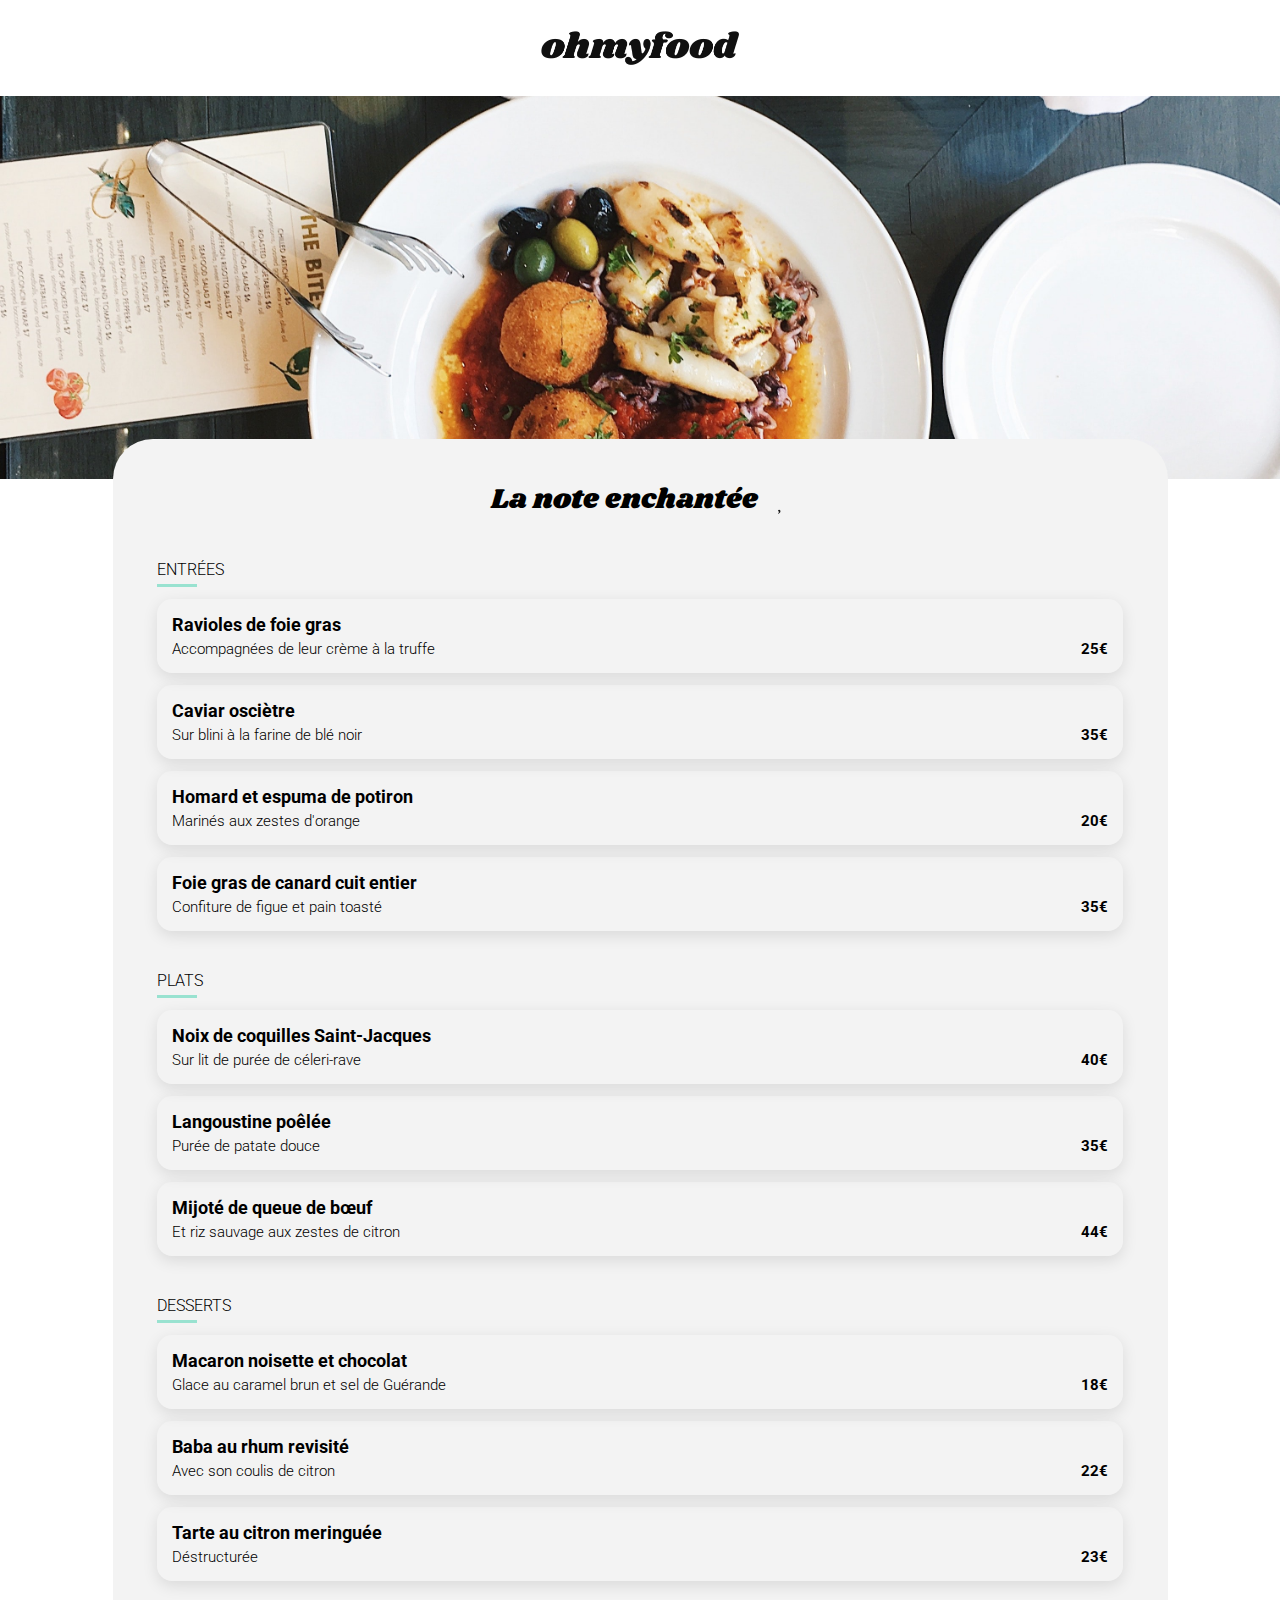
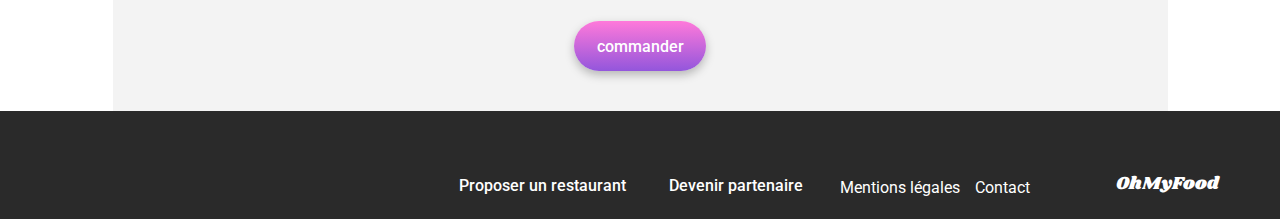
==== La-note-enchantée.html @ c9882ccd "Add files via upload" ====
<!DOCTYPE html>
<html lang="fr">

<head>
    <meta charset="UTF-8">
    <meta name="viewport" content="width=device-width, initial-scale=1.0">
    <title>La note enchantée / OMF</title>
    <link rel="preconnect" href="https://fonts.googleapis.com">
    <link rel="preconnect" href="https://fonts.gstatic.com" crossorigin>
    <link href="https://fonts.googleapis.com/css?family=Roboto&display=swap" rel="stylesheet">
    <link href="https://fonts.googleapis.com/css2?family=Shrikhand&display=swap" rel="stylesheet">
    <link rel="stylesheet" href="https://cdnjs.cloudflare.com/ajax/libs/font-awesome/6.2.1/css/all.min.css"
        integrity="sha512-MV7K8+y+gLIBoVD59lQIYicR65iaqukzvf/nwasF0nqhPay5w/9lJmVM2hMDcnK1OnMGCdVK+iQrJ7lzPJQd1w=="
        crossorigin="anonymous" referrerpolicy="no-referrer" />
    <link rel="stylesheet" href="./CSS/style.css">
</head>

<body>
    <header class="header">
        <section class="header__logo-container">
            <a href="index.html"><div class="header__arrow-box"><span class="header__arrow--rotated"><i class="fa-solid fa-arrow-right"></i></span></div></a>
            <h1 class="header__logo--text">ohmyfood</h1>
            <img class="header__logo--png" src="./images/logo/ohmyfood.png" alt="logo">
        </section>
        <section class="header-restaurant">
            <img class="header-restaurant__illustration" src="./images/restaurants/stil-u2Lp8tXIcjw-unsplash.jpg" alt="illustration">
        </section>
    </header>
    <main class="main-restaurant">
        <section class="fake-menu-radius"></section>
        <section class="restaurant">
            <span class="restaurant__title">La note enchantée</span>
            <input type="checkbox" id="like" class="restaurant__like"/>
        </section>
        <section class="menu">
            <h3 class="menu__type">ENTRÉES</h3>
            <div class="menu__underlining"></div>
            <div class="menu__option">
                <input type="checkbox" id="option1" class="menu__option-checkbox">
                <label for="option1" class="menu__option-card">
                    <span class="menu__option-item">
                        <h4 class="menu__option-title">Ravioles de foie gras</h4>
                        <p class="menu__option-description">Accompagnées de leur crème à la truffe</p>
                    </span>
                    <span class="menu__option-price">25€</span>
                </label>
                <div class="menu__option-confirmation">
                    <div class="menu__option-confirmation-dot"><i class="fa-solid fa-check"></i></div>
                </div>
            </div>
            <div class="menu__option">
                <input type="checkbox" id="option2" class="menu__option-checkbox">
                <label for="option2" class="menu__option-card">
                    <span class="menu__option-item">
                        <h4 class="menu__option-title">Caviar osciètre</h4>
                        <p class="menu__option-description">Sur blini à la farine de blé noir</p>
                    </span>
                    <span class="menu__option-price">35€</span>
                </label>
                <div class="menu__option-confirmation">
                    <div class="menu__option-confirmation-dot"><i class="fa-solid fa-check"></i></div>
                </div>
            </div>
            <div class="menu__option">
                <input type="checkbox" id="option3" class="menu__option-checkbox">
                <label for="option3" class="menu__option-card">
                    <span class="menu__option-item">
                        <h4 class="menu__option-title">Homard et espuma de potiron</h4>
                        <p class="menu__option-description">Marinés aux zestes d'orange</p>
                    </span>
                    <span class="menu__option-price">20€</span>
                </label>
                <div class="menu__option-confirmation">
                    <div class="menu__option-confirmation-dot"><i class="fa-solid fa-check"></i></div>
                </div>
            </div>
            <div class="menu__option">
                <input type="checkbox" id="option4" class="menu__option-checkbox">
                <label for="option4" class="menu__option-card">
                    <span class="menu__option-item">
                        <h4 class="menu__option-title">Foie gras de canard cuit entier</h4>
                        <p class="menu__option-description">Confiture de figue et pain toasté</p>
                    </span>
                    <span class="menu__option-price">35€</span>
                </label>
                <div class="menu__option-confirmation">
                    <div class="menu__option-confirmation-dot"><i class="fa-solid fa-check"></i></div>
                </div>
            </div>
        </section>
        <section class="menu">
            <h3 class="menu__type">PLATS</h3>
            <div class="menu__underlining"></div>
            <div class="menu__option">
                <input type="checkbox" id="option5" class="menu__option-checkbox">
                <label for="option5" class="menu__option-card">
                    <span class="menu__option-item">
                        <h4 class="menu__option-title">Noix de coquilles Saint-Jacques</h4>
                        <p class="menu__option-description">Sur lit de purée de céleri-rave</p>
                    </span>
                    <span class="menu__option-price">40€</span>
                </label>
                <div class="menu__option-confirmation">
                    <div class="menu__option-confirmation-dot"><i class="fa-solid fa-check"></i></div>
                </div>
            </div>
            <div class="menu__option">
                <input type="checkbox" id="option6" class="menu__option-checkbox">
                <label for="option6" class="menu__option-card">
                    <span class="menu__option-item">
                        <h4 class="menu__option-title">Langoustine poêlée</h4>
                        <p class="menu__option-description">Purée de patate douce</p>
                    </span>
                    <span class="menu__option-price">35€</span>
                </label>
                <div class="menu__option-confirmation">
                    <div class="menu__option-confirmation-dot"><i class="fa-solid fa-check"></i></div>
                </div>
            </div>
            <div class="menu__option">
                <input type="checkbox" id="option7" class="menu__option-checkbox">
                <label for="option7" class="menu__option-card">
                    <span class="menu__option-item">
                        <h4 class="menu__option-title">Mijoté de queue de bœuf</h4>
                        <p class="menu__option-description">Et riz sauvage aux zestes de citron</p>
                    </span>
                    <span class="menu__option-price">44€</span>
                </label>
                <div class="menu__option-confirmation">
                    <div class="menu__option-confirmation-dot"><i class="fa-solid fa-check"></i></div>
                </div>
            </div>
        </section>
        <section class="menu">
            <h3 class="menu__type">DESSERTS</h3>
            <div class="menu__underlining"></div>
            <div class="menu__option">
                <input type="checkbox" id="option8" class="menu__option-checkbox">
                <label for="option8" class="menu__option-card">
                    <span class="menu__option-item">
                        <h4 class="menu__option-title">Macaron noisette et chocolat</h4>
                        <p class="menu__option-description">Glace au caramel brun et sel de Guérande</p>
                    </span>
                    <span class="menu__option-price">18€</span>
                </label>
                <div class="menu__option-confirmation">
                    <div class="menu__option-confirmation-dot"><i class="fa-solid fa-check"></i></div>
                </div>
            </div>
            <div class="menu__option">
                <input type="checkbox" id="option9" class="menu__option-checkbox">
                <label for="option9" class="menu__option-card">
                    <span class="menu__option-item">
                        <h4 class="menu__option-title">Baba au rhum revisité</h4>
                        <p class="menu__option-description">Avec son coulis de citron</p>
                    </span>
                    <span class="menu__option-price">22€</span>
                </label>
                <div class="menu__option-confirmation">
                    <div class="menu__option-confirmation-dot"><i class="fa-solid fa-check"></i></div>
                </div>
            </div>
            <div class="menu__option">
                <input type="checkbox" id="option10" class="menu__option-checkbox">
                <label for="option10" class="menu__option-card">
                    <span class="menu__option-item">
                        <h4 class="menu__option-title">Tarte au citron meringuée</h4>
                        <p class="menu__option-description">Déstructurée</p>
                    </span>
                    <span class="menu__option-price">23€</span>
                </label>
                <div class="menu__option-confirmation">
                    <div class="menu__option-confirmation-dot"><i class="fa-solid fa-check"></i></div>
                </div>
            </div>
        </section>
        <section class="restaurant"><button class="restaurant__button">commander</button></section>
    </main>
    <footer class="footer">
        <a href=#><h3 class="footer__logo">OhMyFood</h3></a>
        <section class="footer__set-of-links">
            <ul class="footer__subset-of-links">
                <li><a href=#>
                    <div class="footer__icon-box"><span class="footer__icon--standard"><i class="fa-solid fa-utensils"></i></span></div>
                    <span class="footer__text--bold">Proposer un restaurant</span>
                </a></li>
                <li><a href=#>
                    <div class="footer__icon-box"><span class="footer__icon--rotated"><i class="fa-solid fa-handshake"></i></span></div>
                    <span class="footer__text--bold">Devenir partenaire</span>
                </a></li>
            </ul>
            <ul class="footer__subset-of-links">
                <li><a href=# class="footer__text--standard">Mentions légales</a></li>
                <li><a href="mailto:example@domain.com" class="footer__text--standard">Contact</a></li>
            </ul>
        </section>
    </footer>
</body>
</html>
---- CSS/style.css ----
.header {
  max-width: 100%;
  width: 100%;
  display: flex;
  flex-direction: column;
  box-sizing: border-box;
}
.header__logo-container {
  display: flex;
  flex-direction: row;
  justify-content: center;
  align-items: center;
}
@media (min-width: 800px) {
  .header__logo-container {
    height: min(7.875vw, 96px);
  }
}
@media (min-width: 1024px) {
  .header__logo-container {
    box-shadow: none;
  }
}
.header__arrow-box {
  width: 30px;
  height: 30px;
  position: absolute;
  left: 17px;
  top: 17px;
}
@media (min-width: 800px) {
  .header__arrow-box {
    top: 2.125vw;
  }
}
@media (min-width: 1024px) {
  .header__arrow-box {
    top: min(2.470703125vw, 37px);
  }
}
.header__arrow--rotated {
  font-family: "Roboto", sans-serif;
  font-size: 20px;
  font-weight: 500;
  color: black;
  margin: 0;
  margin-left: 7px;
}
.header__arrow--rotated i {
  transform: rotate(180deg);
}
.header__logo--text {
  font-family: "Shrikhand", italic;
  font-size: 30px;
  font-weight: 400;
  color: black;
  margin: 0;
  margin-top: 11px;
  margin-bottom: 8px;
}
@media (min-width: 900px) {
  .header__logo--text {
    font-family: "Shrikhand", italic;
    font-size: 32px;
    font-weight: 400;
    color: black;
    margin: 0;
  }
}
@media (min-width: 1024px) {
  .header__logo--text {
    display: none;
  }
}
.header__logo--png {
  display: none;
}
@media (min-width: 1024px) {
  .header__logo--png {
    height: 34.2px;
    display: block;
    object-fit: contain;
  }
}
.header__location-container {
  box-shadow: inset 0px 2px 4px 0px rgba(0, 0, 0, 0.15);
  width: 100%;
  background-color: #eaeaea;
}
@media (min-width: 900px) {
  .header__location-container {
    box-shadow: none;
  }
}
.header__location-details {
  font-family: "Roboto", sans-serif;
  font-size: 16px;
  font-weight: 500;
  color: #353535;
  margin: 0;
  display: flex;
  flex-direction: row;
  justify-content: center;
  margin-bottom: 15.5px;
  margin-top: 15.5px;
  gap: 17px;
}
.header__icon-box {
  width: 12px;
  height: 16px;
  font-size: 15px;
  margin-top: 1.5px;
  display: inline-flex;
  align-items: center;
}

.header-restaurant {
  display: flex;
  flex-direction: row;
  justify-content: center;
}
.header-restaurant__illustration {
  width: 100%;
  height: clamp(275px, 73.3333333333vw, 383px);
  object-fit: cover;
}

.footer {
  max-width: 100%;
  width: 100%;
  display: flex;
  flex-direction: column;
  box-sizing: border-box;
  padding: 22px max(25px, 6.6666666667vw);
  background-color: rgb(42, 42, 42);
  gap: 16px;
}
@media (min-width: 1024px) {
  .footer {
    padding: 22px 25px;
    flex-direction: row-reverse;
    padding-top: 60px;
  }
}
@media (min-width: 1440px) {
  .footer {
    padding-right: 1.736vw;
  }
}
.footer__logo {
  font-family: "Shrikhand", italic;
  font-size: 18px;
  font-weight: 400;
  color: #FFFFFF;
  margin: 0;
}
@media (min-width: 1024px) {
  .footer__logo {
    margin-right: 36.48px;
  }
}
@media (min-width: 1440px) {
  .footer__logo {
    margin-right: 2.53vw;
  }
}
.footer__set-of-links {
  display: flex;
  flex-direction: column;
  padding: 0px;
  gap: 7px;
}
@media (min-width: 1024px) {
  .footer__set-of-links {
    flex-direction: row;
    margin-right: 40px;
  }
}
.footer__subset-of-links {
  display: flex;
  flex-direction: column;
  gap: 7px;
}
@media (min-width: 1024px) {
  .footer__subset-of-links {
    flex-direction: row;
    margin-right: 30px;
    gap: 15px;
    align-items: flex-end;
  }
}
.footer__icon-box {
  width: 14px;
  height: 13px;
  display: inline-flex;
  align-items: center;
  justify-content: center;
  margin-right: 9.11px;
  overflow: hidden;
}
.footer__icon--standard {
  font-family: "Roboto", sans-serif;
  font-size: 13px;
  font-weight: 500;
  color: #FFFFFF;
  margin: 0;
}
.footer__icon--rotated {
  font-family: "Roboto", sans-serif;
  font-size: 12px;
  font-weight: 500;
  color: #FFFFFF;
  margin: 0;
}
.footer__icon--rotated i {
  transform: rotate(-45deg);
}
.footer__text--standard {
  font-family: "Roboto", sans-serif;
  font-size: 16px;
  font-weight: 400;
  color: #FFFFFF;
  margin: 0;
}
@media (min-width: 1024px) {
  .footer__text--standard {
    padding: 0px;
  }
}
.footer__text--bold {
  font-family: "Roboto", sans-serif;
  font-size: 16px;
  font-weight: 500;
  color: #FFFFFF;
  margin: 0;
}
@media (min-width: 1024px) {
  .footer__text--bold {
    padding: 0px;
  }
}

html {
  font-size: 16px;
  scroll-behavior: smooth;
  background-color: #FFFFFF;
}

body {
  width: 100%;
  display: flex;
  flex-direction: column;
  align-items: center;
  box-sizing: border-box;
  margin: 0;
}

a, h2, ul, button, input {
  all: unset;
}

a {
  cursor: pointer;
}

h1, h2, h3, h4, h5, h6, p, span, a, li, ul, ol {
  margin: 0;
}

ul {
  list-style: none;
}

.main-home {
  max-width: 100%;
  width: 100%;
  display: flex;
  flex-direction: column;
  box-sizing: border-box;
  align-items: center;
}

.introduction {
  width: 100%;
  display: flex;
  flex-direction: column;
  align-items: center;
  text-align: center;
  box-shadow: inset 0px 4px 4px 0px rgba(0, 0, 0, 0.25);
  background-color: #F3F3F3;
}
@media (min-width: 900px) {
  .introduction {
    box-shadow: none;
  }
}
.introduction__title {
  font-family: "Roboto", sans-serif;
  font-size: 24px;
  font-weight: 700;
  color: black;
  margin: 0;
  margin: 25px 8vw 20px;
}
@media (min-width: 700px) {
  .introduction__title {
    font-size: 28px;
  }
}
@media (min-width: 800px) {
  .introduction__title {
    font-size: 34px;
  }
}
@media (min-width: 900px) {
  .introduction__title {
    font-size: 40px;
  }
}
.introduction__paragraphe {
  font-family: "Roboto", sans-serif;
  font-size: 18px;
  font-weight: 300;
  color: #353535;
  margin: 0;
  margin: 0px 8vw;
}
.introduction__button {
  font-family: "Roboto", sans-serif;
  font-size: 16px;
  font-weight: 500;
  color: #FFFFFF;
  margin: 0;
  background: linear-gradient(180deg, #FF79DA, #9356DC);
  box-shadow: 0px 4px 10px 0px rgba(0, 0, 0, 0.25);
  transition: background-color 0.3s;
  padding: 15.5px 22.44px;
  border-radius: 25px;
  cursor: pointer;
  margin: 20px 8vw 25px;
}
.introduction__button:hover {
  filter: brightness(1.1);
}

.fonctionnement {
  width: 90.9333333333vw;
  max-width: 1080px;
  display: flex;
  flex-direction: column;
}
.fonctionnement__title {
  font-family: "Roboto", sans-serif;
  font-size: 24px;
  font-weight: 700;
  color: black;
  margin: 0;
  margin-top: 50px;
  margin-bottom: 25px;
  margin-left: 3px;
}
.fonctionnement__set-of-cards {
  width: 100%;
  max-width: 1053px;
  display: flex;
  flex-direction: column;
}
@media (min-width: 1160px) {
  .fonctionnement__set-of-cards {
    flex-direction: row;
    margin-bottom: 50px;
    gap: 24px;
  }
}
.fonctionnement__card-slot {
  width: 100%;
  height: 72.38px;
  display: flex;
  flex-direction: row;
  justify-content: center;
  margin-bottom: 50px;
}
@media (min-width: 1160px) {
  .fonctionnement__card-slot {
    margin: 0px;
    max-width: min(45.3703703704vw, 490px);
  }
}
.fonctionnement__card {
  width: 322.49px;
  height: 72.38px;
  display: flex;
  flex-direction: row;
  text-align: center;
  border-radius: 20px;
  margin-left: 12px;
  box-shadow: 0px 4px 15px 0px rgba(0, 0, 0, 0.15);
  background-color: #F3F3F3;
}
.fonctionnement__card-dot {
  width: 24px;
  height: 24px;
  border-radius: 12px;
  margin-left: -12px;
  margin-top: 23px;
  background-color: #9356DC;
}
.fonctionnement__card-number {
  font-family: "Roboto", sans-serif;
  font-size: 14.18px;
  font-weight: 500;
  color: #FFFFFF;
  margin: 0;
  margin-left: -16.4px;
  margin-top: 26.5px;
}
.fonctionnement__card-icon--gray-phone {
  transform: scale(0.932, 1.25);
  margin-left: 33px;
  margin-top: 31px;
  color: #7E7E7E;
}
.fonctionnement__card-icon--gray-list {
  margin-left: 33px;
  margin-top: 28.4px;
  color: #7E7E7E;
}
.fonctionnement__card-icon--purple-store {
  transform: scale(1.0015, 1.125);
  margin-left: 33px;
  margin-top: 29.5px;
  color: #9356DC;
}
.fonctionnement__card-text {
  font-family: "Roboto", sans-serif;
  font-size: 16px;
  font-weight: 500;
  color: black;
  margin: 0;
  margin-left: 20px;
  margin-top: 27px;
}

.nouveau-label {
  font-family: "Roboto", sans-serif;
  font-size: 14px;
  font-weight: 500;
  color: #008766;
  margin: 0;
  position: absolute;
  top: 18px;
  right: 24px;
  background-color: #99E2D0;
  padding: 6px 12.44px;
  z-index: 1;
}

.restaurants {
  width: 100%;
  display: flex;
  flex-direction: column;
  align-items: center;
  padding: 60px 0px;
  background-color: #F3F3F3;
}
@media (min-width: 700px) {
  .restaurants {
    padding: 30px 0px;
  }
}
.restaurants__title {
  font-family: "Roboto", sans-serif;
  font-size: 24px;
  font-weight: 700;
  color: black;
  margin: 0;
  width: 90.9333333333vw;
  max-width: 1074px;
  margin: 0px 3px 10px;
}
.restaurants__subset-of-cards {
  width: 90.9333333333vw;
  max-width: 1080px;
  display: flex;
  flex-direction: column;
  align-items: center;
}
@media (min-width: 700px) {
  .restaurants__subset-of-cards {
    flex-direction: row;
    justify-content: space-between;
    margin-top: 28px;
    gap: min(6.9444444444vw, 100px);
  }
}
.restaurants__card {
  width: 100%;
  height: 251px;
  display: flex;
  flex-direction: column;
  margin-top: 18px;
  border-radius: 15px;
  background-color: #FFFFFF;
  position: relative;
}
@media (min-width: 700px) {
  .restaurants__card {
    margin: 0px;
    max-width: min(45.3703703704vw, 490px);
  }
}
.restaurants__card-illustration {
  height: 69.15%;
  border-radius: 15px 15px 0 0;
  object-fit: cover;
}
.restaurants__card-content {
  display: flex;
  flex-direction: row;
  justify-content: space-between;
  margin: 15px 22px 0px 18.74px;
}
.restaurants__card-text {
  display: flex;
  flex-direction: column;
  gap: 3.6px;
}
.restaurants__card-restaurant {
  font-family: "Roboto", sans-serif;
  font-size: 18px;
  font-weight: 700;
  color: black;
  margin: 0;
}
.restaurants__card-illustrated {
  font-family: "Roboto", sans-serif;
  font-size: 17px;
  font-weight: 300;
  color: black;
  margin: 0;
}
.restaurants__like {
  width: 22px;
  transition: all 0.3s;
  cursor: pointer;
  font-size: 22px;
  position: relative;
  margin-top: 22px;
}
.restaurants__like::before {
  content: "\f004";
  font-family: "Font Awesome 6 Free", sans-serif;
  background-image: linear-gradient(#101010, #101010);
  background-clip: text;
  -webkit-background-clip: text;
  color: transparent;
  transition: all 0.1s;
  display: inline-block;
}
.restaurants__like:checked::before {
  background-image: linear-gradient(0deg, #FF79DA, #9356DC);
  font-weight: 900;
}

.main-restaurant {
  max-width: 1055px;
  width: 100%;
  display: flex;
  flex-direction: column;
  box-sizing: border-box;
  margin-top: -40px;
  border-top-left-radius: 40px;
  border-top-right-radius: 40px;
  background-color: #F3F3F3;
  padding: 0px min(403px, 3.4666666667vw);
  gap: 40px;
}

.restaurant {
  display: flex;
  flex-direction: row;
  justify-content: space-between;
  align-self: center;
}
.restaurant__title {
  font-family: "Shrikhand", italic;
  font-size: 28px;
  font-weight: 400;
  color: black;
  margin: 0;
  margin-left: 10px;
  margin-right: 10px;
}
.restaurant__like {
  width: 22px;
  transition: all 0.3s;
  cursor: pointer;
  font-size: 22px;
  position: relative;
  margin-left: 10px;
  margin-top: 10px;
}
.restaurant__like::before {
  content: "\f004";
  font-family: "Font Awesome 6 Free", sans-serif;
  background-image: linear-gradient(#101010, #101010);
  background-clip: text;
  -webkit-background-clip: text;
  color: transparent;
  transition: all 0.1s;
  display: inline-block;
}
.restaurant__like:checked::before {
  background-image: linear-gradient(0deg, #FF79DA, #9356DC);
  font-weight: 900;
}
.restaurant__button {
  font-family: "Roboto", sans-serif;
  font-size: 16px;
  font-weight: 500;
  color: #FFFFFF;
  margin: 0;
  background: linear-gradient(180deg, #FF79DA, #9356DC);
  box-shadow: 0px 4px 10px 0px rgba(0, 0, 0, 0.25);
  transition: background-color 0.3s;
  padding: 15.5px 22.44px;
  border-radius: 25px;
  cursor: pointer;
  margin-bottom: 40px;
}
.restaurant__button:hover {
  filter: brightness(1.1);
}

.menu {
  width: 100%;
  display: flex;
  flex-direction: column;
}
.menu__type {
  display: flex;
  flex-direction: column;
  font-family: "Roboto", sans-serif;
  font-size: 16px;
  font-weight: 300;
  color: black;
  margin: 0;
}
.menu__underlining {
  width: 40px;
  height: 3px;
  margin-top: 5px;
  background-color: #99E2D0;
}
.menu__option {
  position: relative;
  display: flex;
  border-radius: 15.04px;
  margin-top: 12px;
  box-shadow: 0px 4.01px 15.04px 0px rgba(0, 0, 0, 0.1);
  overflow: hidden;
  transition: all 0.25s ease-out;
}
.menu__option-checkbox {
  display: none;
}
.menu__option-card {
  width: 100%;
  display: flex;
  flex-direction: row;
  justify-content: space-between;
  padding: 15px;
  cursor: pointer;
}
.menu__option-card:checked::before {
  width: calc(100% - 59px);
}
.menu__option-item {
  display: flex;
  flex-direction: column;
  gap: 5px;
}
.menu__option-title {
  font-family: "Roboto", sans-serif;
  font-size: 18px;
  font-weight: 500;
  color: black;
  margin: 0;
  font-weight: bold;
}
.menu__option-description {
  font-family: "Roboto", sans-serif;
  font-size: 15.02px;
  font-weight: 300;
  color: black;
  margin: 0;
}
.menu__option-price {
  font-family: "Roboto", sans-serif;
  font-size: 15.02px;
  font-weight: 700;
  color: black;
  margin: 0;
  align-self: flex-end;
}
.menu__option-confirmation {
  display: flex;
  justify-content: center;
  align-items: center;
  position: absolute;
  right: 0;
  width: 59px;
  height: 100%;
  background-color: #99E2D0;
  transform: translateX(100%);
  transition: transform 0.25s ease;
}
.menu__option-checkbox:checked + .menu__option-card + .menu__option-confirmation {
  transform: translateX(0);
}
.menu__option-confirmation-dot {
  width: 20px;
  height: 20px;
  border-radius: 10px;
  background-color: #FFFFFF;
}
.menu__option-confirmation-dot i {
  margin-top: 3.5px;
  margin-left: 2.5px;
  font-size: 14.2px;
  color: #99E2D0;
}

/*# sourceMappingURL=style.css.map */
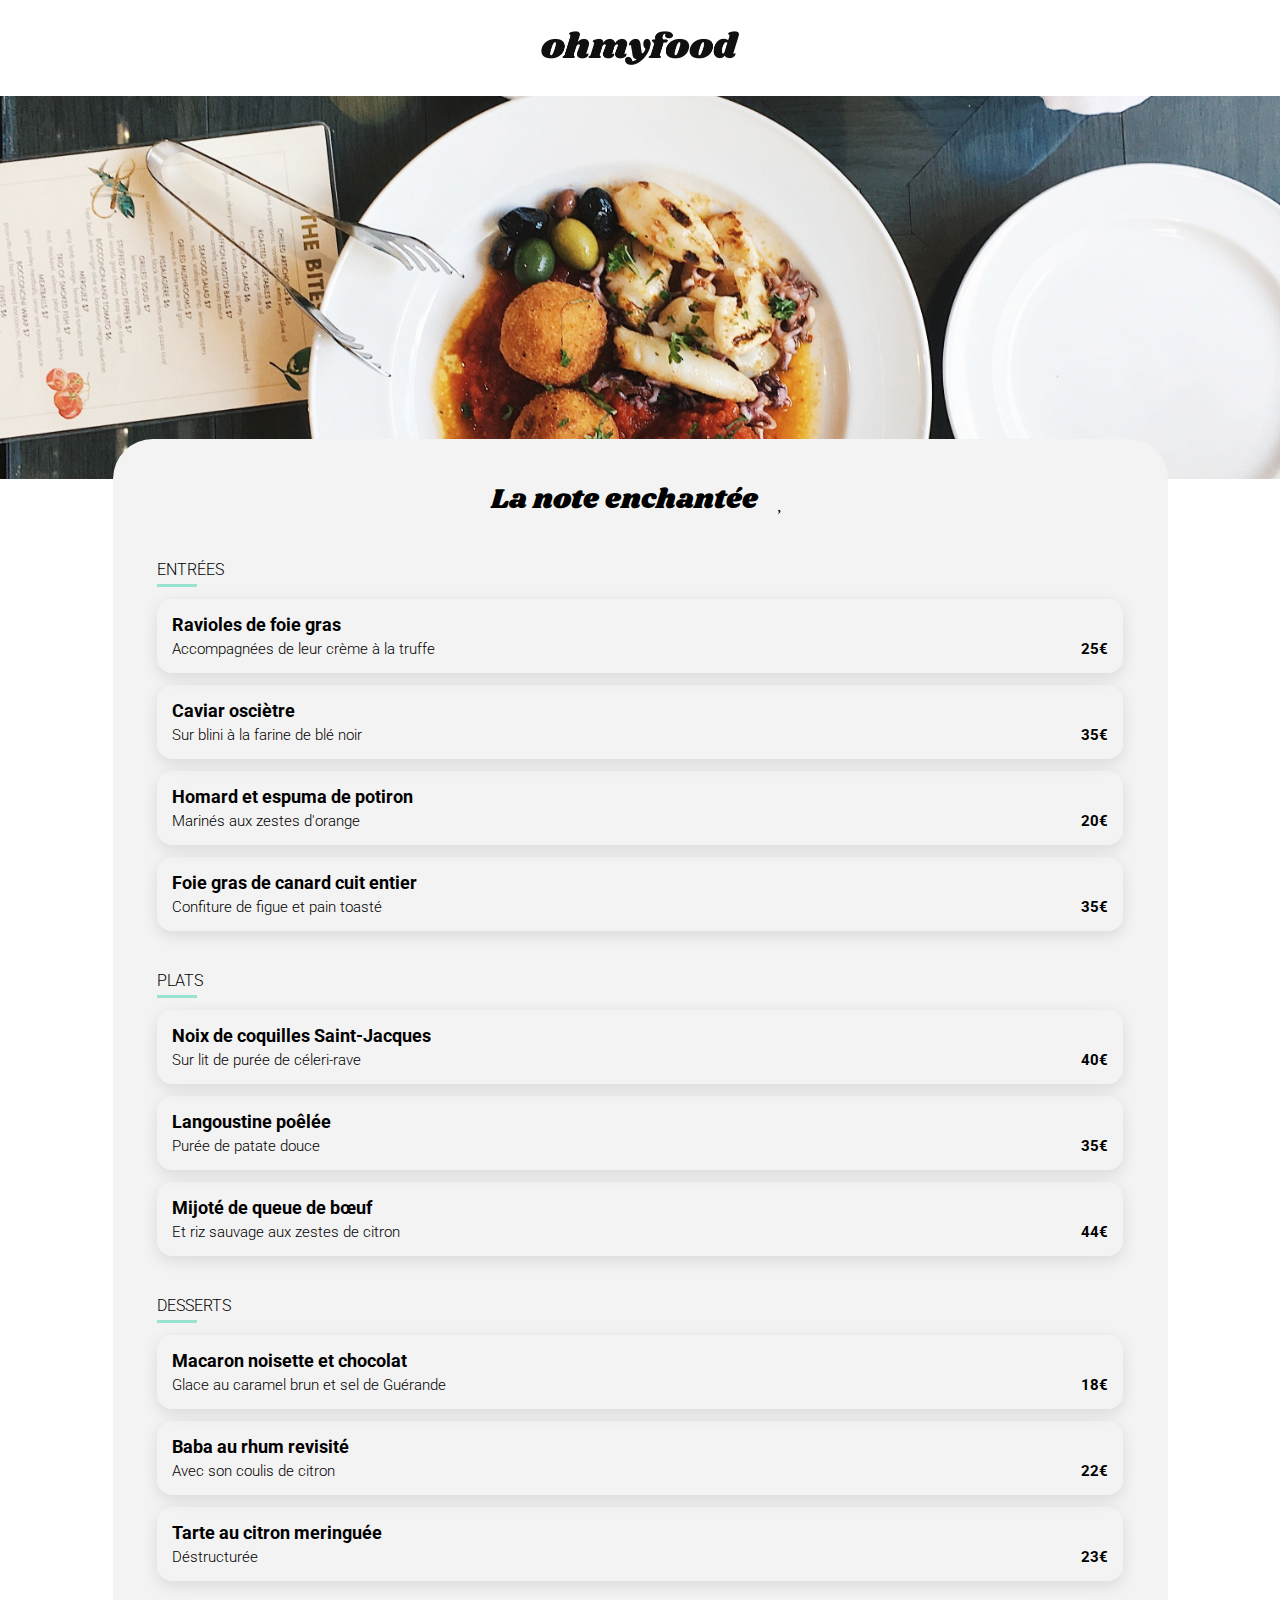
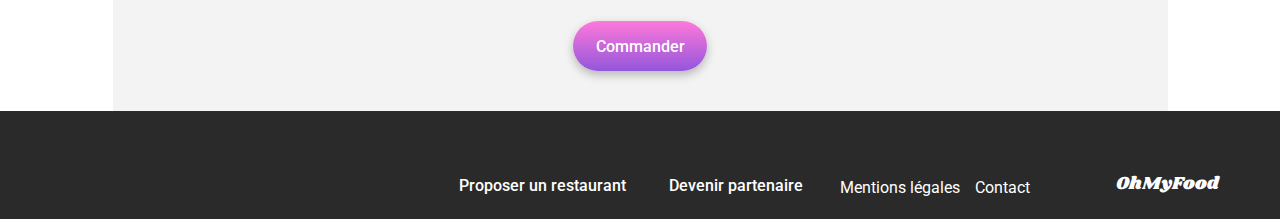
==== commit 58043582: "bouton Commander avec majuscule" ====
--- a/La-note-enchantée.html
+++ b/La-note-enchantée.html
@@ -174,7 +174,7 @@
                 </div>
             </div>
         </section>
-        <section class="restaurant"><button class="restaurant__button">commander</button></section>
+        <section class="restaurant"><button class="restaurant__button">Commander</button></section>
     </main>
     <footer class="footer">
         <a href=#><h3 class="footer__logo">OhMyFood</h3></a>
--- a/CSS/style.css
+++ b/CSS/style.css
@@ -1,734 +1,746 @@
-.header {
-  max-width: 100%;
-  width: 100%;
-  display: flex;
-  flex-direction: column;
-  box-sizing: border-box;
-}
-.header__logo-container {
-  display: flex;
-  flex-direction: row;
-  justify-content: center;
-  align-items: center;
-}
-@media (min-width: 800px) {
-  .header__logo-container {
-    height: min(7.875vw, 96px);
-  }
-}
-@media (min-width: 1024px) {
-  .header__logo-container {
-    box-shadow: none;
-  }
-}
-.header__arrow-box {
-  width: 30px;
-  height: 30px;
-  position: absolute;
-  left: 17px;
-  top: 17px;
-}
-@media (min-width: 800px) {
-  .header__arrow-box {
-    top: 2.125vw;
-  }
-}
-@media (min-width: 1024px) {
-  .header__arrow-box {
-    top: min(2.470703125vw, 37px);
-  }
-}
-.header__arrow--rotated {
-  font-family: "Roboto", sans-serif;
-  font-size: 20px;
-  font-weight: 500;
-  color: black;
-  margin: 0;
-  margin-left: 7px;
-}
-.header__arrow--rotated i {
-  transform: rotate(180deg);
-}
-.header__logo--text {
-  font-family: "Shrikhand", italic;
-  font-size: 30px;
-  font-weight: 400;
-  color: black;
-  margin: 0;
-  margin-top: 11px;
-  margin-bottom: 8px;
-}
-@media (min-width: 900px) {
-  .header__logo--text {
-    font-family: "Shrikhand", italic;
-    font-size: 32px;
-    font-weight: 400;
-    color: black;
-    margin: 0;
-  }
-}
-@media (min-width: 1024px) {
-  .header__logo--text {
-    display: none;
-  }
-}
-.header__logo--png {
-  display: none;
-}
-@media (min-width: 1024px) {
-  .header__logo--png {
-    height: 34.2px;
-    display: block;
-    object-fit: contain;
-  }
-}
-.header__location-container {
-  box-shadow: inset 0px 2px 4px 0px rgba(0, 0, 0, 0.15);
-  width: 100%;
-  background-color: #eaeaea;
-}
-@media (min-width: 900px) {
-  .header__location-container {
-    box-shadow: none;
-  }
-}
-.header__location-details {
-  font-family: "Roboto", sans-serif;
-  font-size: 16px;
-  font-weight: 500;
-  color: #353535;
-  margin: 0;
-  display: flex;
-  flex-direction: row;
-  justify-content: center;
-  margin-bottom: 15.5px;
-  margin-top: 15.5px;
-  gap: 17px;
-}
-.header__icon-box {
-  width: 12px;
-  height: 16px;
-  font-size: 15px;
-  margin-top: 1.5px;
-  display: inline-flex;
-  align-items: center;
-}
-
-.header-restaurant {
-  display: flex;
-  flex-direction: row;
-  justify-content: center;
-}
-.header-restaurant__illustration {
-  width: 100%;
-  height: clamp(275px, 73.3333333333vw, 383px);
-  object-fit: cover;
-}
-
-.footer {
-  max-width: 100%;
-  width: 100%;
-  display: flex;
-  flex-direction: column;
-  box-sizing: border-box;
-  padding: 22px max(25px, 6.6666666667vw);
-  background-color: rgb(42, 42, 42);
-  gap: 16px;
-}
-@media (min-width: 1024px) {
-  .footer {
-    padding: 22px 25px;
-    flex-direction: row-reverse;
-    padding-top: 60px;
-  }
-}
-@media (min-width: 1440px) {
-  .footer {
-    padding-right: 1.736vw;
-  }
-}
-.footer__logo {
-  font-family: "Shrikhand", italic;
-  font-size: 18px;
-  font-weight: 400;
-  color: #FFFFFF;
-  margin: 0;
-}
-@media (min-width: 1024px) {
-  .footer__logo {
-    margin-right: 36.48px;
-  }
-}
-@media (min-width: 1440px) {
-  .footer__logo {
-    margin-right: 2.53vw;
-  }
-}
-.footer__set-of-links {
-  display: flex;
-  flex-direction: column;
-  padding: 0px;
-  gap: 7px;
-}
-@media (min-width: 1024px) {
-  .footer__set-of-links {
-    flex-direction: row;
-    margin-right: 40px;
-  }
-}
-.footer__subset-of-links {
-  display: flex;
-  flex-direction: column;
-  gap: 7px;
-}
-@media (min-width: 1024px) {
-  .footer__subset-of-links {
-    flex-direction: row;
-    margin-right: 30px;
-    gap: 15px;
-    align-items: flex-end;
-  }
-}
-.footer__icon-box {
-  width: 14px;
-  height: 13px;
-  display: inline-flex;
-  align-items: center;
-  justify-content: center;
-  margin-right: 9.11px;
-  overflow: hidden;
-}
-.footer__icon--standard {
-  font-family: "Roboto", sans-serif;
-  font-size: 13px;
-  font-weight: 500;
-  color: #FFFFFF;
-  margin: 0;
-}
-.footer__icon--rotated {
-  font-family: "Roboto", sans-serif;
-  font-size: 12px;
-  font-weight: 500;
-  color: #FFFFFF;
-  margin: 0;
-}
-.footer__icon--rotated i {
-  transform: rotate(-45deg);
-}
-.footer__text--standard {
-  font-family: "Roboto", sans-serif;
-  font-size: 16px;
-  font-weight: 400;
-  color: #FFFFFF;
-  margin: 0;
-}
-@media (min-width: 1024px) {
-  .footer__text--standard {
-    padding: 0px;
-  }
-}
-.footer__text--bold {
-  font-family: "Roboto", sans-serif;
-  font-size: 16px;
-  font-weight: 500;
-  color: #FFFFFF;
-  margin: 0;
-}
-@media (min-width: 1024px) {
-  .footer__text--bold {
-    padding: 0px;
-  }
-}
-
-html {
-  font-size: 16px;
-  scroll-behavior: smooth;
-  background-color: #FFFFFF;
-}
-
-body {
-  width: 100%;
-  display: flex;
-  flex-direction: column;
-  align-items: center;
-  box-sizing: border-box;
-  margin: 0;
-}
-
-a, h2, ul, button, input {
-  all: unset;
-}
-
-a {
-  cursor: pointer;
-}
-
-h1, h2, h3, h4, h5, h6, p, span, a, li, ul, ol {
-  margin: 0;
-}
-
-ul {
-  list-style: none;
-}
-
-.main-home {
-  max-width: 100%;
-  width: 100%;
-  display: flex;
-  flex-direction: column;
-  box-sizing: border-box;
-  align-items: center;
-}
-
-.introduction {
-  width: 100%;
-  display: flex;
-  flex-direction: column;
-  align-items: center;
-  text-align: center;
-  box-shadow: inset 0px 4px 4px 0px rgba(0, 0, 0, 0.25);
-  background-color: #F3F3F3;
-}
-@media (min-width: 900px) {
-  .introduction {
-    box-shadow: none;
-  }
-}
-.introduction__title {
-  font-family: "Roboto", sans-serif;
-  font-size: 24px;
-  font-weight: 700;
-  color: black;
-  margin: 0;
-  margin: 25px 8vw 20px;
-}
-@media (min-width: 700px) {
-  .introduction__title {
-    font-size: 28px;
-  }
-}
-@media (min-width: 800px) {
-  .introduction__title {
-    font-size: 34px;
-  }
-}
-@media (min-width: 900px) {
-  .introduction__title {
-    font-size: 40px;
-  }
-}
-.introduction__paragraphe {
-  font-family: "Roboto", sans-serif;
-  font-size: 18px;
-  font-weight: 300;
-  color: #353535;
-  margin: 0;
-  margin: 0px 8vw;
-}
-.introduction__button {
-  font-family: "Roboto", sans-serif;
-  font-size: 16px;
-  font-weight: 500;
-  color: #FFFFFF;
-  margin: 0;
-  background: linear-gradient(180deg, #FF79DA, #9356DC);
-  box-shadow: 0px 4px 10px 0px rgba(0, 0, 0, 0.25);
-  transition: background-color 0.3s;
-  padding: 15.5px 22.44px;
-  border-radius: 25px;
-  cursor: pointer;
-  margin: 20px 8vw 25px;
-}
-.introduction__button:hover {
-  filter: brightness(1.1);
-}
-
-.fonctionnement {
-  width: 90.9333333333vw;
-  max-width: 1080px;
-  display: flex;
-  flex-direction: column;
-}
-.fonctionnement__title {
-  font-family: "Roboto", sans-serif;
-  font-size: 24px;
-  font-weight: 700;
-  color: black;
-  margin: 0;
-  margin-top: 50px;
-  margin-bottom: 25px;
-  margin-left: 3px;
-}
-.fonctionnement__set-of-cards {
-  width: 100%;
-  max-width: 1053px;
-  display: flex;
-  flex-direction: column;
-}
-@media (min-width: 1160px) {
-  .fonctionnement__set-of-cards {
-    flex-direction: row;
-    margin-bottom: 50px;
-    gap: 24px;
-  }
-}
-.fonctionnement__card-slot {
-  width: 100%;
-  height: 72.38px;
-  display: flex;
-  flex-direction: row;
-  justify-content: center;
-  margin-bottom: 50px;
-}
-@media (min-width: 1160px) {
-  .fonctionnement__card-slot {
-    margin: 0px;
-    max-width: min(45.3703703704vw, 490px);
-  }
-}
-.fonctionnement__card {
-  width: 322.49px;
-  height: 72.38px;
-  display: flex;
-  flex-direction: row;
-  text-align: center;
-  border-radius: 20px;
-  margin-left: 12px;
-  box-shadow: 0px 4px 15px 0px rgba(0, 0, 0, 0.15);
-  background-color: #F3F3F3;
-}
-.fonctionnement__card-dot {
-  width: 24px;
-  height: 24px;
-  border-radius: 12px;
-  margin-left: -12px;
-  margin-top: 23px;
-  background-color: #9356DC;
-}
-.fonctionnement__card-number {
-  font-family: "Roboto", sans-serif;
-  font-size: 14.18px;
-  font-weight: 500;
-  color: #FFFFFF;
-  margin: 0;
-  margin-left: -16.4px;
-  margin-top: 26.5px;
-}
-.fonctionnement__card-icon--gray-phone {
-  transform: scale(0.932, 1.25);
-  margin-left: 33px;
-  margin-top: 31px;
-  color: #7E7E7E;
-}
-.fonctionnement__card-icon--gray-list {
-  margin-left: 33px;
-  margin-top: 28.4px;
-  color: #7E7E7E;
-}
-.fonctionnement__card-icon--purple-store {
-  transform: scale(1.0015, 1.125);
-  margin-left: 33px;
-  margin-top: 29.5px;
-  color: #9356DC;
-}
-.fonctionnement__card-text {
-  font-family: "Roboto", sans-serif;
-  font-size: 16px;
-  font-weight: 500;
-  color: black;
-  margin: 0;
-  margin-left: 20px;
-  margin-top: 27px;
-}
-
-.nouveau-label {
-  font-family: "Roboto", sans-serif;
-  font-size: 14px;
-  font-weight: 500;
-  color: #008766;
-  margin: 0;
-  position: absolute;
-  top: 18px;
-  right: 24px;
-  background-color: #99E2D0;
-  padding: 6px 12.44px;
-  z-index: 1;
-}
-
-.restaurants {
-  width: 100%;
-  display: flex;
-  flex-direction: column;
-  align-items: center;
-  padding: 60px 0px;
-  background-color: #F3F3F3;
-}
-@media (min-width: 700px) {
-  .restaurants {
-    padding: 30px 0px;
-  }
-}
-.restaurants__title {
-  font-family: "Roboto", sans-serif;
-  font-size: 24px;
-  font-weight: 700;
-  color: black;
-  margin: 0;
-  width: 90.9333333333vw;
-  max-width: 1074px;
-  margin: 0px 3px 10px;
-}
-.restaurants__subset-of-cards {
-  width: 90.9333333333vw;
-  max-width: 1080px;
-  display: flex;
-  flex-direction: column;
-  align-items: center;
-}
-@media (min-width: 700px) {
-  .restaurants__subset-of-cards {
-    flex-direction: row;
-    justify-content: space-between;
-    margin-top: 28px;
-    gap: min(6.9444444444vw, 100px);
-  }
-}
-.restaurants__card {
-  width: 100%;
-  height: 251px;
-  display: flex;
-  flex-direction: column;
-  margin-top: 18px;
-  border-radius: 15px;
-  background-color: #FFFFFF;
-  position: relative;
-}
-@media (min-width: 700px) {
-  .restaurants__card {
-    margin: 0px;
-    max-width: min(45.3703703704vw, 490px);
-  }
-}
-.restaurants__card-illustration {
-  height: 69.15%;
-  border-radius: 15px 15px 0 0;
-  object-fit: cover;
-}
-.restaurants__card-content {
-  display: flex;
-  flex-direction: row;
-  justify-content: space-between;
-  margin: 15px 22px 0px 18.74px;
-}
-.restaurants__card-text {
-  display: flex;
-  flex-direction: column;
-  gap: 3.6px;
-}
-.restaurants__card-restaurant {
-  font-family: "Roboto", sans-serif;
-  font-size: 18px;
-  font-weight: 700;
-  color: black;
-  margin: 0;
-}
-.restaurants__card-illustrated {
-  font-family: "Roboto", sans-serif;
-  font-size: 17px;
-  font-weight: 300;
-  color: black;
-  margin: 0;
-}
-.restaurants__like {
-  width: 22px;
-  transition: all 0.3s;
-  cursor: pointer;
-  font-size: 22px;
-  position: relative;
-  margin-top: 22px;
-}
-.restaurants__like::before {
-  content: "\f004";
-  font-family: "Font Awesome 6 Free", sans-serif;
-  background-image: linear-gradient(#101010, #101010);
-  background-clip: text;
-  -webkit-background-clip: text;
-  color: transparent;
-  transition: all 0.1s;
-  display: inline-block;
-}
-.restaurants__like:checked::before {
-  background-image: linear-gradient(0deg, #FF79DA, #9356DC);
-  font-weight: 900;
-}
-
-.main-restaurant {
-  max-width: 1055px;
-  width: 100%;
-  display: flex;
-  flex-direction: column;
-  box-sizing: border-box;
-  margin-top: -40px;
-  border-top-left-radius: 40px;
-  border-top-right-radius: 40px;
-  background-color: #F3F3F3;
-  padding: 0px min(403px, 3.4666666667vw);
-  gap: 40px;
-}
-
-.restaurant {
-  display: flex;
-  flex-direction: row;
-  justify-content: space-between;
-  align-self: center;
-}
-.restaurant__title {
-  font-family: "Shrikhand", italic;
-  font-size: 28px;
-  font-weight: 400;
-  color: black;
-  margin: 0;
-  margin-left: 10px;
-  margin-right: 10px;
-}
-.restaurant__like {
-  width: 22px;
-  transition: all 0.3s;
-  cursor: pointer;
-  font-size: 22px;
-  position: relative;
-  margin-left: 10px;
-  margin-top: 10px;
-}
-.restaurant__like::before {
-  content: "\f004";
-  font-family: "Font Awesome 6 Free", sans-serif;
-  background-image: linear-gradient(#101010, #101010);
-  background-clip: text;
-  -webkit-background-clip: text;
-  color: transparent;
-  transition: all 0.1s;
-  display: inline-block;
-}
-.restaurant__like:checked::before {
-  background-image: linear-gradient(0deg, #FF79DA, #9356DC);
-  font-weight: 900;
-}
-.restaurant__button {
-  font-family: "Roboto", sans-serif;
-  font-size: 16px;
-  font-weight: 500;
-  color: #FFFFFF;
-  margin: 0;
-  background: linear-gradient(180deg, #FF79DA, #9356DC);
-  box-shadow: 0px 4px 10px 0px rgba(0, 0, 0, 0.25);
-  transition: background-color 0.3s;
-  padding: 15.5px 22.44px;
-  border-radius: 25px;
-  cursor: pointer;
-  margin-bottom: 40px;
-}
-.restaurant__button:hover {
-  filter: brightness(1.1);
-}
-
-.menu {
-  width: 100%;
-  display: flex;
-  flex-direction: column;
-}
-.menu__type {
-  display: flex;
-  flex-direction: column;
-  font-family: "Roboto", sans-serif;
-  font-size: 16px;
-  font-weight: 300;
-  color: black;
-  margin: 0;
-}
-.menu__underlining {
-  width: 40px;
-  height: 3px;
-  margin-top: 5px;
-  background-color: #99E2D0;
-}
-.menu__option {
-  position: relative;
-  display: flex;
-  border-radius: 15.04px;
-  margin-top: 12px;
-  box-shadow: 0px 4.01px 15.04px 0px rgba(0, 0, 0, 0.1);
-  overflow: hidden;
-  transition: all 0.25s ease-out;
-}
-.menu__option-checkbox {
-  display: none;
-}
-.menu__option-card {
-  width: 100%;
-  display: flex;
-  flex-direction: row;
-  justify-content: space-between;
-  padding: 15px;
-  cursor: pointer;
-}
-.menu__option-card:checked::before {
-  width: calc(100% - 59px);
-}
-.menu__option-item {
-  display: flex;
-  flex-direction: column;
-  gap: 5px;
-}
-.menu__option-title {
-  font-family: "Roboto", sans-serif;
-  font-size: 18px;
-  font-weight: 500;
-  color: black;
-  margin: 0;
-  font-weight: bold;
-}
-.menu__option-description {
-  font-family: "Roboto", sans-serif;
-  font-size: 15.02px;
-  font-weight: 300;
-  color: black;
-  margin: 0;
-}
-.menu__option-price {
-  font-family: "Roboto", sans-serif;
-  font-size: 15.02px;
-  font-weight: 700;
-  color: black;
-  margin: 0;
-  align-self: flex-end;
-}
-.menu__option-confirmation {
-  display: flex;
-  justify-content: center;
-  align-items: center;
-  position: absolute;
-  right: 0;
-  width: 59px;
-  height: 100%;
-  background-color: #99E2D0;
-  transform: translateX(100%);
-  transition: transform 0.25s ease;
-}
-.menu__option-checkbox:checked + .menu__option-card + .menu__option-confirmation {
-  transform: translateX(0);
-}
-.menu__option-confirmation-dot {
-  width: 20px;
-  height: 20px;
-  border-radius: 10px;
-  background-color: #FFFFFF;
-}
-.menu__option-confirmation-dot i {
-  margin-top: 3.5px;
-  margin-left: 2.5px;
-  font-size: 14.2px;
-  color: #99E2D0;
-}
-
-/*# sourceMappingURL=style.css.map */
+.header {
+  max-width: 100%;
+  width: 100%;
+  display: flex;
+  flex-direction: column;
+  box-sizing: border-box;
+}
+.header__logo-container {
+  display: flex;
+  flex-direction: row;
+  justify-content: center;
+  align-items: center;
+}
+@media (min-width: 800px) {
+  .header__logo-container {
+    height: min(7.875vw, 96px);
+  }
+}
+@media (min-width: 1024px) {
+  .header__logo-container {
+    box-shadow: none;
+  }
+}
+.header__arrow-box {
+  width: 30px;
+  height: 30px;
+  position: absolute;
+  left: 17px;
+  top: 17px;
+}
+@media (min-width: 800px) {
+  .header__arrow-box {
+    top: 2.125vw;
+  }
+}
+@media (min-width: 1024px) {
+  .header__arrow-box {
+    top: min(2.470703125vw, 37px);
+  }
+}
+.header__arrow--rotated {
+  font-family: "Roboto", sans-serif;
+  font-size: 20px;
+  font-weight: 500;
+  color: black;
+  margin: 0;
+  margin-left: 7px;
+}
+.header__arrow--rotated i {
+  transform: rotate(180deg);
+}
+.header__logo--text {
+  font-family: "Shrikhand", italic;
+  font-size: 30px;
+  font-weight: 400;
+  color: black;
+  margin: 0;
+  margin-top: 11px;
+  margin-bottom: 8px;
+}
+@media (min-width: 900px) {
+  .header__logo--text {
+    font-family: "Shrikhand", italic;
+    font-size: 32px;
+    font-weight: 400;
+    color: black;
+    margin: 0;
+  }
+}
+@media (min-width: 1024px) {
+  .header__logo--text {
+    display: none;
+  }
+}
+.header__logo--png {
+  display: none;
+}
+@media (min-width: 1024px) {
+  .header__logo--png {
+    height: 34.2px;
+    display: block;
+    object-fit: contain;
+  }
+}
+.header__location-container {
+  box-shadow: inset 0px 2px 4px 0px rgba(0, 0, 0, 0.15);
+  width: 100%;
+  background-color: #eaeaea;
+}
+@media (min-width: 900px) {
+  .header__location-container {
+    box-shadow: none;
+  }
+}
+.header__location-details {
+  font-family: "Roboto", sans-serif;
+  font-size: 16px;
+  font-weight: 500;
+  color: #353535;
+  margin: 0;
+  display: flex;
+  flex-direction: row;
+  justify-content: center;
+  margin-bottom: 15.5px;
+  margin-top: 15.5px;
+  gap: 17px;
+}
+.header__icon-box {
+  width: 12px;
+  height: 16px;
+  font-size: 15px;
+  margin-top: 1.5px;
+  display: inline-flex;
+  align-items: center;
+}
+
+.header-restaurant {
+  display: flex;
+  flex-direction: row;
+  justify-content: center;
+}
+.header-restaurant__illustration {
+  width: 100%;
+  height: clamp(275px, 73.3333333333vw, 383px);
+  object-fit: cover;
+}
+
+.footer {
+  max-width: 100%;
+  width: 100%;
+  display: flex;
+  flex-direction: column;
+  box-sizing: border-box;
+  padding: 22px max(25px, 6.6666666667vw);
+  background-color: rgb(42, 42, 42);
+  gap: 16px;
+}
+@media (min-width: 1024px) {
+  .footer {
+    padding: 22px 25px;
+    flex-direction: row-reverse;
+    padding-top: 60px;
+  }
+}
+@media (min-width: 1440px) {
+  .footer {
+    padding-right: 1.736vw;
+  }
+}
+.footer__logo {
+  font-family: "Shrikhand", italic;
+  font-size: 18px;
+  font-weight: 400;
+  color: #FFFFFF;
+  margin: 0;
+}
+@media (min-width: 1024px) {
+  .footer__logo {
+    margin-right: 36.48px;
+  }
+}
+@media (min-width: 1440px) {
+  .footer__logo {
+    margin-right: 2.53vw;
+  }
+}
+.footer__set-of-links {
+  display: flex;
+  flex-direction: column;
+  padding: 0px;
+  gap: 7px;
+}
+@media (min-width: 1024px) {
+  .footer__set-of-links {
+    flex-direction: row;
+    margin-right: 40px;
+  }
+}
+.footer__subset-of-links {
+  display: flex;
+  flex-direction: column;
+  gap: 7px;
+}
+@media (min-width: 1024px) {
+  .footer__subset-of-links {
+    flex-direction: row;
+    margin-right: 30px;
+    gap: 15px;
+    align-items: flex-end;
+  }
+}
+.footer__icon-box {
+  width: 14px;
+  height: 13px;
+  display: inline-flex;
+  align-items: center;
+  justify-content: center;
+  margin-right: 9.11px;
+  overflow: hidden;
+}
+.footer__icon--standard {
+  font-family: "Roboto", sans-serif;
+  font-size: 13px;
+  font-weight: 500;
+  color: #FFFFFF;
+  margin: 0;
+}
+.footer__icon--rotated {
+  font-family: "Roboto", sans-serif;
+  font-size: 12px;
+  font-weight: 500;
+  color: #FFFFFF;
+  margin: 0;
+}
+.footer__icon--rotated i {
+  transform: rotate(-45deg);
+}
+.footer__text--standard {
+  font-family: "Roboto", sans-serif;
+  font-size: 16px;
+  font-weight: 400;
+  color: #FFFFFF;
+  margin: 0;
+}
+@media (min-width: 1024px) {
+  .footer__text--standard {
+    padding: 0px;
+  }
+}
+.footer__text--bold {
+  font-family: "Roboto", sans-serif;
+  font-size: 16px;
+  font-weight: 500;
+  color: #FFFFFF;
+  margin: 0;
+}
+@media (min-width: 1024px) {
+  .footer__text--bold {
+    padding: 0px;
+  }
+}
+
+html {
+  font-size: 16px;
+  scroll-behavior: smooth;
+  background-color: #FFFFFF;
+}
+
+body {
+  width: 100%;
+  display: flex;
+  flex-direction: column;
+  align-items: center;
+  box-sizing: border-box;
+  margin: 0;
+}
+
+a, h2, ul, button, input {
+  all: unset;
+}
+
+a {
+  cursor: pointer;
+}
+
+h1, h2, h3, h4, h5, h6, p, span, a, li, ul, ol {
+  margin: 0;
+}
+
+ul {
+  list-style: none;
+}
+
+.main-home {
+  max-width: 100%;
+  width: 100%;
+  display: flex;
+  flex-direction: column;
+  box-sizing: border-box;
+  align-items: center;
+}
+
+.introduction {
+  width: 100%;
+  display: flex;
+  flex-direction: column;
+  align-items: center;
+  text-align: center;
+  box-shadow: inset 0px 4px 4px 0px rgba(0, 0, 0, 0.25);
+  background-color: #F3F3F3;
+}
+@media (min-width: 900px) {
+  .introduction {
+    box-shadow: none;
+  }
+}
+.introduction__title {
+  font-family: "Roboto", sans-serif;
+  font-size: 24px;
+  font-weight: 700;
+  color: black;
+  margin: 0;
+  margin: 25px 8vw 20px;
+}
+@media (min-width: 700px) {
+  .introduction__title {
+    font-size: 28px;
+  }
+}
+@media (min-width: 800px) {
+  .introduction__title {
+    font-size: 34px;
+  }
+}
+@media (min-width: 900px) {
+  .introduction__title {
+    font-size: 40px;
+  }
+}
+.introduction__paragraphe {
+  font-family: "Roboto", sans-serif;
+  font-size: 18px;
+  font-weight: 300;
+  color: #353535;
+  margin: 0;
+  margin: 0px 8vw;
+}
+.introduction__button {
+  font-family: "Roboto", sans-serif;
+  font-size: 16px;
+  font-weight: 500;
+  color: #FFFFFF;
+  margin: 0;
+  background: linear-gradient(180deg, #FF79DA, #9356DC);
+  box-shadow: 0px 4px 10px 0px rgba(0, 0, 0, 0.25);
+  transition: background-color 0.3s;
+  padding: 15.5px 22.44px;
+  border-radius: 25px;
+  cursor: pointer;
+  margin: 20px 8vw 25px;
+}
+.introduction__button:hover {
+  filter: brightness(1.1);
+}
+
+.fonctionnement {
+  width: 90.9333333333vw;
+  max-width: 1080px;
+  display: flex;
+  flex-direction: column;
+}
+.fonctionnement__title {
+  font-family: "Roboto", sans-serif;
+  font-size: 24px;
+  font-weight: 700;
+  color: black;
+  margin: 0;
+  margin-top: 50px;
+  margin-bottom: 25px;
+  margin-left: 3px;
+}
+.fonctionnement__set-of-cards {
+  width: 100%;
+  max-width: 1053px;
+  display: flex;
+  flex-direction: column;
+}
+@media (min-width: 1160px) {
+  .fonctionnement__set-of-cards {
+    flex-direction: row;
+    margin-bottom: 50px;
+    gap: 24px;
+  }
+}
+.fonctionnement__card-slot {
+  width: 100%;
+  height: 72.38px;
+  display: flex;
+  flex-direction: row;
+  justify-content: center;
+  margin-bottom: 50px;
+}
+@media (min-width: 1160px) {
+  .fonctionnement__card-slot {
+    margin: 0px;
+    max-width: min(45.3703703704vw, 490px);
+  }
+}
+.fonctionnement__card {
+  width: 322.49px;
+  height: 72.38px;
+  display: flex;
+  flex-direction: row;
+  text-align: center;
+  border-radius: 20px;
+  margin-left: 12px;
+  box-shadow: 0px 4px 15px 0px rgba(0, 0, 0, 0.15);
+  background-color: #F3F3F3;
+}
+.fonctionnement__card-dot {
+  width: 24px;
+  height: 24px;
+  border-radius: 12px;
+  margin-left: -12px;
+  margin-top: 23px;
+  background-color: #9356DC;
+}
+.fonctionnement__card-number {
+  font-family: "Roboto", sans-serif;
+  font-size: 14.18px;
+  font-weight: 500;
+  color: #FFFFFF;
+  margin: 0;
+  margin-left: -16.4px;
+  margin-top: 26.5px;
+}
+.fonctionnement__card-icon--gray-phone {
+  transform: scale(0.932, 1.25);
+  margin-left: 33px;
+  margin-top: 31px;
+  color: #7E7E7E;
+}
+.fonctionnement__card-icon--gray-list {
+  margin-left: 33px;
+  margin-top: 28.4px;
+  color: #7E7E7E;
+}
+.fonctionnement__card-icon--purple-store {
+  transform: scale(1.0015, 1.125);
+  margin-left: 33px;
+  margin-top: 29.5px;
+  color: #9356DC;
+}
+.fonctionnement__card-text {
+  font-family: "Roboto", sans-serif;
+  font-size: 16px;
+  font-weight: 500;
+  color: black;
+  margin: 0;
+  margin-left: 20px;
+  margin-top: 27px;
+}
+
+.nouveau-label {
+  font-family: "Roboto", sans-serif;
+  font-size: 14px;
+  font-weight: 500;
+  color: #008766;
+  margin: 0;
+  position: absolute;
+  top: 18px;
+  right: 24px;
+  background-color: #99E2D0;
+  padding: 6px 12.44px;
+  z-index: 1;
+}
+
+.restaurants {
+  width: 100%;
+  display: flex;
+  flex-direction: column;
+  align-items: center;
+  padding: 60px 0px;
+  background-color: #F3F3F3;
+}
+@media (min-width: 700px) {
+  .restaurants {
+    padding: 30px 0px;
+  }
+}
+.restaurants__title {
+  font-family: "Roboto", sans-serif;
+  font-size: 24px;
+  font-weight: 700;
+  color: black;
+  margin: 0;
+  width: 90.9333333333vw;
+  max-width: 1074px;
+  margin: 0px 3px 10px;
+}
+.restaurants__subset-of-cards {
+  width: 90.9333333333vw;
+  max-width: 1080px;
+  display: flex;
+  flex-direction: column;
+  align-items: center;
+}
+@media (min-width: 700px) {
+  .restaurants__subset-of-cards {
+    flex-direction: row;
+    justify-content: space-between;
+    margin-top: 28px;
+    gap: min(6.9444444444vw, 100px);
+  }
+}
+.restaurants__card {
+  width: 100%;
+  height: 251px;
+  display: flex;
+  flex-direction: column;
+  margin-top: 18px;
+  border-radius: 15px;
+  background-color: #FFFFFF;
+  position: relative;
+}
+@media (min-width: 700px) {
+  .restaurants__card {
+    margin: 0px;
+    max-width: min(45.3703703704vw, 490px);
+  }
+}
+.restaurants__card-illustration {
+  height: 69.15%;
+  border-radius: 15px 15px 0 0;
+  object-fit: cover;
+}
+.restaurants__card-content {
+  display: flex;
+  flex-direction: row;
+  justify-content: space-between;
+  margin: 15px 22px 0px 18.74px;
+}
+.restaurants__card-text {
+  display: flex;
+  flex-direction: column;
+  gap: 3.6px;
+}
+.restaurants__card-restaurant {
+  font-family: "Roboto", sans-serif;
+  font-size: 18px;
+  font-weight: 700;
+  color: black;
+  margin: 0;
+}
+.restaurants__card-illustrated {
+  font-family: "Roboto", sans-serif;
+  font-size: 17px;
+  font-weight: 300;
+  color: black;
+  margin: 0;
+}
+.restaurants__like {
+  width: 22px;
+  transition: all 0.3s;
+  cursor: pointer;
+  font-size: 22px;
+  position: relative;
+  margin-top: 22px;
+}
+.restaurants__like::before {
+  content: "\f004";
+  font-family: "Font Awesome 6 Free", sans-serif;
+  background-image: linear-gradient(#101010, #101010);
+  background-clip: text;
+  -webkit-background-clip: text;
+  color: transparent;
+  transition: all 0.1s;
+  display: inline-block;
+}
+.restaurants__like:checked::before {
+  background-image: linear-gradient(0deg, #FF79DA, #9356DC);
+  font-weight: 900;
+}
+
+.main-restaurant {
+  max-width: 1055px;
+  width: 100%;
+  display: flex;
+  flex-direction: column;
+  box-sizing: border-box;
+  margin-top: -40px;
+  border-top-left-radius: 40px;
+  border-top-right-radius: 40px;
+  background-color: #F3F3F3;
+  padding: 0px min(403px, 3.4666666667vw);
+  gap: 40px;
+}
+
+.restaurant {
+  display: flex;
+  flex-direction: row;
+  justify-content: space-between;
+  align-self: center;
+}
+.restaurant__title {
+  font-family: "Shrikhand", italic;
+  font-size: 28px;
+  font-weight: 400;
+  color: black;
+  margin: 0;
+  margin-left: 10px;
+  margin-right: 10px;
+}
+.restaurant__like {
+  width: 22px;
+  transition: all 0.3s;
+  cursor: pointer;
+  font-size: 22px;
+  position: relative;
+  margin-left: 10px;
+  margin-top: 10px;
+}
+.restaurant__like::before {
+  content: "\f004";
+  font-family: "Font Awesome 6 Free", sans-serif;
+  background-image: linear-gradient(#101010, #101010);
+  background-clip: text;
+  -webkit-background-clip: text;
+  color: transparent;
+  transition: all 0.1s;
+  display: inline-block;
+}
+.restaurant__like:checked::before {
+  background-image: linear-gradient(0deg, #FF79DA, #9356DC);
+  font-weight: 900;
+}
+.restaurant__button {
+  font-family: "Roboto", sans-serif;
+  font-size: 16px;
+  font-weight: 500;
+  color: #FFFFFF;
+  margin: 0;
+  background: linear-gradient(180deg, #FF79DA, #9356DC);
+  box-shadow: 0px 4px 10px 0px rgba(0, 0, 0, 0.25);
+  transition: background-color 0.3s;
+  padding: 15.5px 22.44px;
+  border-radius: 25px;
+  cursor: pointer;
+  margin-bottom: 40px;
+}
+.restaurant__button:hover {
+  filter: brightness(1.1);
+}
+
+.menu {
+  width: 100%;
+  display: flex;
+  flex-direction: column;
+}
+.menu__type {
+  display: flex;
+  flex-direction: column;
+  font-family: "Roboto", sans-serif;
+  font-size: 16px;
+  font-weight: 300;
+  color: black;
+  margin: 0;
+}
+.menu__underlining {
+  width: 40px;
+  height: 3px;
+  margin-top: 5px;
+  background-color: #99E2D0;
+}
+.menu__option {
+  position: relative;
+  display: flex;
+  border-radius: 15.04px;
+  margin-top: 12px;
+  box-shadow: 0px 4.01px 15.04px 0px rgba(0, 0, 0, 0.1);
+  overflow: hidden;
+  transition: all 0.25s ease-out;
+}
+.menu__option-checkbox {
+  display: none;
+}
+.menu__option-card {
+  width: 100%;
+  display: flex;
+  flex-direction: row;
+  justify-content: space-between;
+  padding: 15px;
+  cursor: pointer;
+}
+.menu__option-card:checked::before {
+  width: calc(100% - 59px);
+}
+.menu__option-item {
+  display: flex;
+  flex-direction: column;
+  gap: 5px;
+  white-space: nowrap;
+  overflow: hidden;
+  text-overflow: ellipsis;
+}
+.menu__option-title {
+  font-family: "Roboto", sans-serif;
+  font-size: 18px;
+  font-weight: 500;
+  color: black;
+  margin: 0;
+  font-weight: bold;
+  white-space: nowrap;
+  overflow: hidden;
+  text-overflow: ellipsis;
+}
+.menu__option-description {
+  font-family: "Roboto", sans-serif;
+  font-size: 15.02px;
+  font-weight: 300;
+  color: black;
+  margin: 0;
+  white-space: nowrap;
+  overflow: hidden;
+  text-overflow: ellipsis;
+}
+.menu__option-price {
+  font-family: "Roboto", sans-serif;
+  font-size: 15.02px;
+  font-weight: 700;
+  color: black;
+  margin: 0;
+  align-self: flex-end;
+  white-space: nowrap;
+  overflow: hidden;
+  text-overflow: ellipsis;
+}
+.menu__option-confirmation {
+  display: flex;
+  justify-content: center;
+  align-items: center;
+  position: absolute;
+  right: 0;
+  width: 59px;
+  height: 100%;
+  background-color: #99E2D0;
+  transform: translateX(100%);
+  transition: transform 0.25s ease;
+}
+.menu__option-checkbox:checked + .menu__option-card + .menu__option-confirmation {
+  transform: translateX(0);
+}
+.menu__option-confirmation-dot {
+  width: 20px;
+  height: 20px;
+  border-radius: 10px;
+  background-color: #FFFFFF;
+}
+.menu__option-confirmation-dot i {
+  margin-top: 3.5px;
+  margin-left: 2.5px;
+  font-size: 14.2px;
+  color: #99E2D0;
+}
+
+/*# sourceMappingURL=style.css.map */
